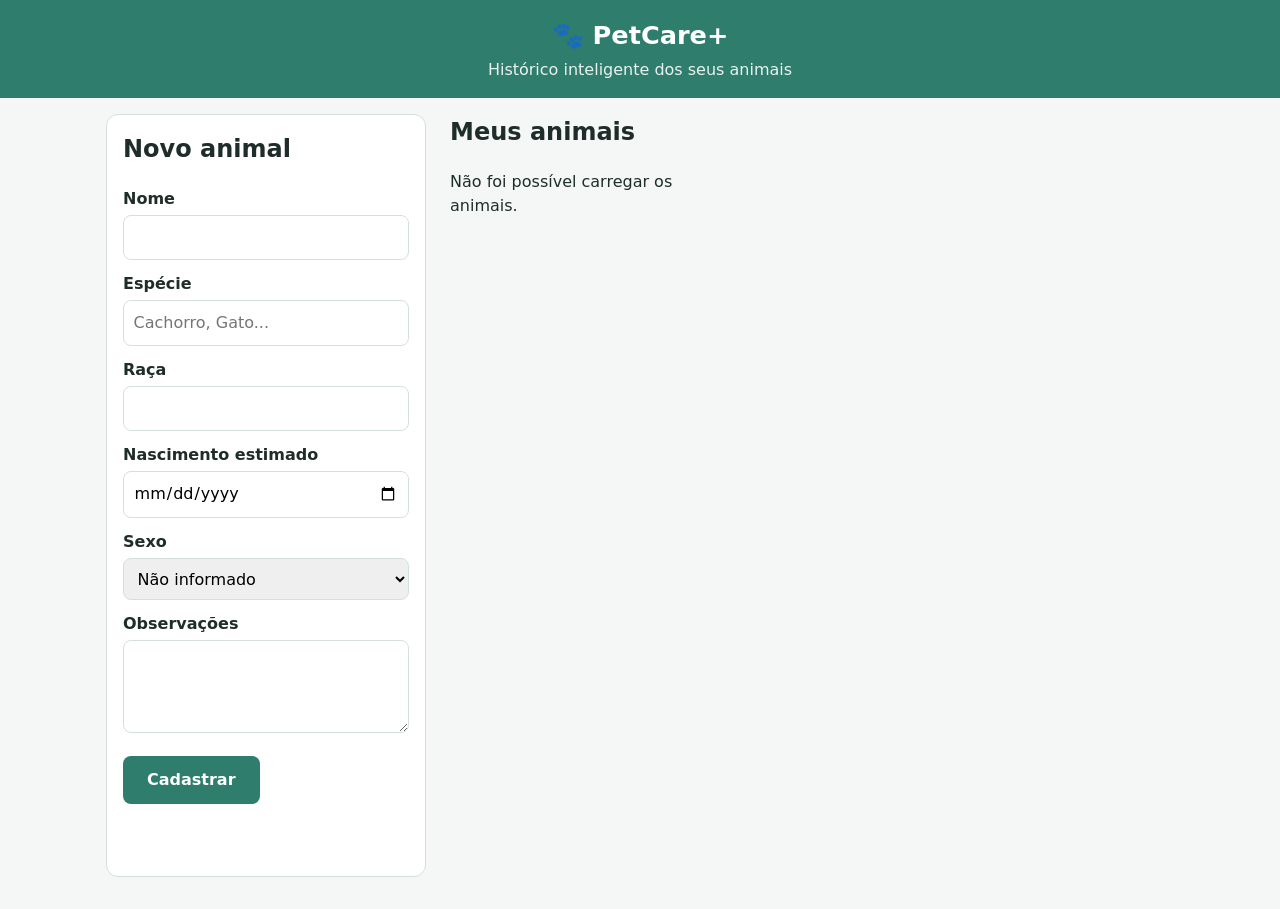
==== backend/petcare/src/main/resources/static/index.html @ ed9708b4 "Initial commit" ====
<!DOCTYPE html>
<html lang="pt-BR">
<head>
    <meta charset="UTF-8">
    <meta name="viewport" content="width=device-width, initial-scale=1">
    <title>PetCare+</title>
    <link rel="stylesheet" href="css/style.css">
</head>
<body>
<header class="topo">
    <h1>🐾 PetCare+</h1>
    <p>Histórico inteligente dos seus animais</p>
</header>

<main class="container">
    <section class="painel">
        <h2>Novo animal</h2>
        <form id="form-animal">
            <label for="nome">Nome</label>
            <input id="nome" required maxlength="100">

            <label for="especie">Espécie</label>
            <input id="especie" required maxlength="80" placeholder="Cachorro, Gato...">

            <label for="raca">Raça</label>
            <input id="raca" maxlength="100">

            <label for="nascimento">Nascimento estimado</label>
            <input id="nascimento" type="date">

            <label for="sexo">Sexo</label>
            <select id="sexo">
                <option value="">Não informado</option>
                <option value="Macho">Macho</option>
                <option value="Fêmea">Fêmea</option>
            </select>

            <label for="observacoes">Observações</label>
            <textarea id="observacoes" rows="3" maxlength="2000"></textarea>

            <button type="submit">Cadastrar</button>
            <p id="mensagem" role="status"></p>
        </form>
    </section>

    <section>
        <h2>Meus animais</h2>
        <div id="lista" class="grade"></div>
    </section>
</main>

<script src="js/app.js"></script>
</body>
</html>
---- backend/petcare/src/main/resources/static/css/style.css ----
:root {
    --cor-principal: #2f7d6d;
    --cor-fundo: #f4f7f6;
    --cor-texto: #1f2d2a;
    --cor-borda: #d5e0dd;
}

* { box-sizing: border-box; }

body {
    margin: 0;
    font-family: system-ui, Arial, sans-serif;
    background: var(--cor-fundo);
    color: var(--cor-texto);
    line-height: 1.5;
}

.topo {
    background: var(--cor-principal);
    color: #fff;
    padding: 1rem;
    text-align: center;
}
.topo h1 { margin: 0; font-size: 1.6rem; }
.topo p { margin: 0.25rem 0 0; opacity: 0.9; }

/* Celular: tudo em uma coluna */
.container {
    display: grid;
    gap: 1.5rem;
    padding: 1rem;
    max-width: 1100px;
    margin: 0 auto;
}

.painel {
    background: #fff;
    border: 1px solid var(--cor-borda);
    border-radius: 12px;
    padding: 1rem;
}

h2 { margin-top: 0; }

label { display: block; margin-top: 0.75rem; font-weight: 600; }

input, select, textarea {
    width: 100%;
    padding: 0.6rem;
    margin-top: 0.25rem;
    border: 1px solid var(--cor-borda);
    border-radius: 8px;
    font: inherit;
}

input:focus, select:focus, textarea:focus, button:focus {
    outline: 3px solid #f2b705;
    outline-offset: 1px;
}

button {
    margin-top: 1rem;
    width: 100%;
    padding: 0.75rem;
    background: var(--cor-principal);
    color: #fff;
    border: 0;
    border-radius: 8px;
    font: inherit;
    font-weight: 600;
    cursor: pointer;
}
button:hover { filter: brightness(1.1); }

#mensagem { min-height: 1.5rem; font-weight: 600; }
#mensagem.erro { color: #b00020; }
#mensagem.ok { color: var(--cor-principal); }

/* Cards: o navegador decide quantas colunas cabem */
.grade {
    display: grid;
    grid-template-columns: repeat(auto-fill, minmax(200px, 1fr));
    gap: 1rem;
}

.card {
    background: #fff;
    border: 1px solid var(--cor-borda);
    border-radius: 12px;
    padding: 1rem;
}
.card h3 { margin: 0 0 0.25rem; }
.card p { margin: 0; color: #55645f; }

/* Tablet e computador: formulário ao lado da lista */
@media (min-width: 768px) {
    .container {
        grid-template-columns: 320px 1fr;
        align-items: start;
    }
    button { width: auto; padding: 0.75rem 1.5rem; }
}
/* ---------- Página do animal ---------- */
.card {
    display: block;
    color: inherit;
    text-decoration: none;
}
.card:hover { border-color: var(--cor-principal); }
.card:focus-visible { outline: 3px solid #f2b705; }

.voltar {
    display: inline-block;
    margin-bottom: 1rem;
    color: var(--cor-principal);
    font-weight: 600;
}

.painel { margin-bottom: 1rem; }

.timeline {
    list-style: none;
    padding: 0;
    margin: 1rem 0 0;
    border-left: 3px solid var(--cor-principal);
}

.evento {
    position: relative;
    background: #fff;
    border: 1px solid var(--cor-borda);
    border-radius: 12px;
    padding: 0.75rem 1rem;
    margin: 0 0 1rem 1rem;
}
.evento::before {
    content: "";
    position: absolute;
    left: -1.6rem;
    top: 1rem;
    width: 12px;
    height: 12px;
    border-radius: 50%;
    background: var(--cor-principal);
}
.evento h3 { margin: 0.25rem 0; }
.evento p { margin: 0; color: #55645f; }
.evento time { margin-left: 0.5rem; font-size: 0.9rem; color: #55645f; }

.etiqueta {
    display: inline-block;
    padding: 0.1rem 0.6rem;
    border-radius: 999px;
    font-size: 0.8rem;
    font-weight: 700;
    color: #fff;
}
.etiqueta.consulta { background: #2f6fa7; }
.etiqueta.vacina { background: #8a5a00; }

/* ---------- Exportar PDF ---------- */
.so-impressao { display: none; }
#btn-pdf { margin-bottom: 0.5rem; }
.nota-pdf { font-size: 0.85rem; color: #55645f; }

@media print {
    .nao-imprimir { display: none !important; }
    .so-impressao { display: block; }

    body { background: #fff; color: #000; }
    .topo {
        background: none;
        color: #000;
        padding: 0 0 0.5rem;
        border-bottom: 2px solid #000;
    }
    .container { display: block; padding: 0; }

    .timeline { border-left: 2px solid #000; }
    .evento { break-inside: avoid; border-color: #000; }
    .evento::before { background: #000; }
    .etiqueta {
        background: none !important;
        color: #000;
        border: 1px solid #000;
    }
}
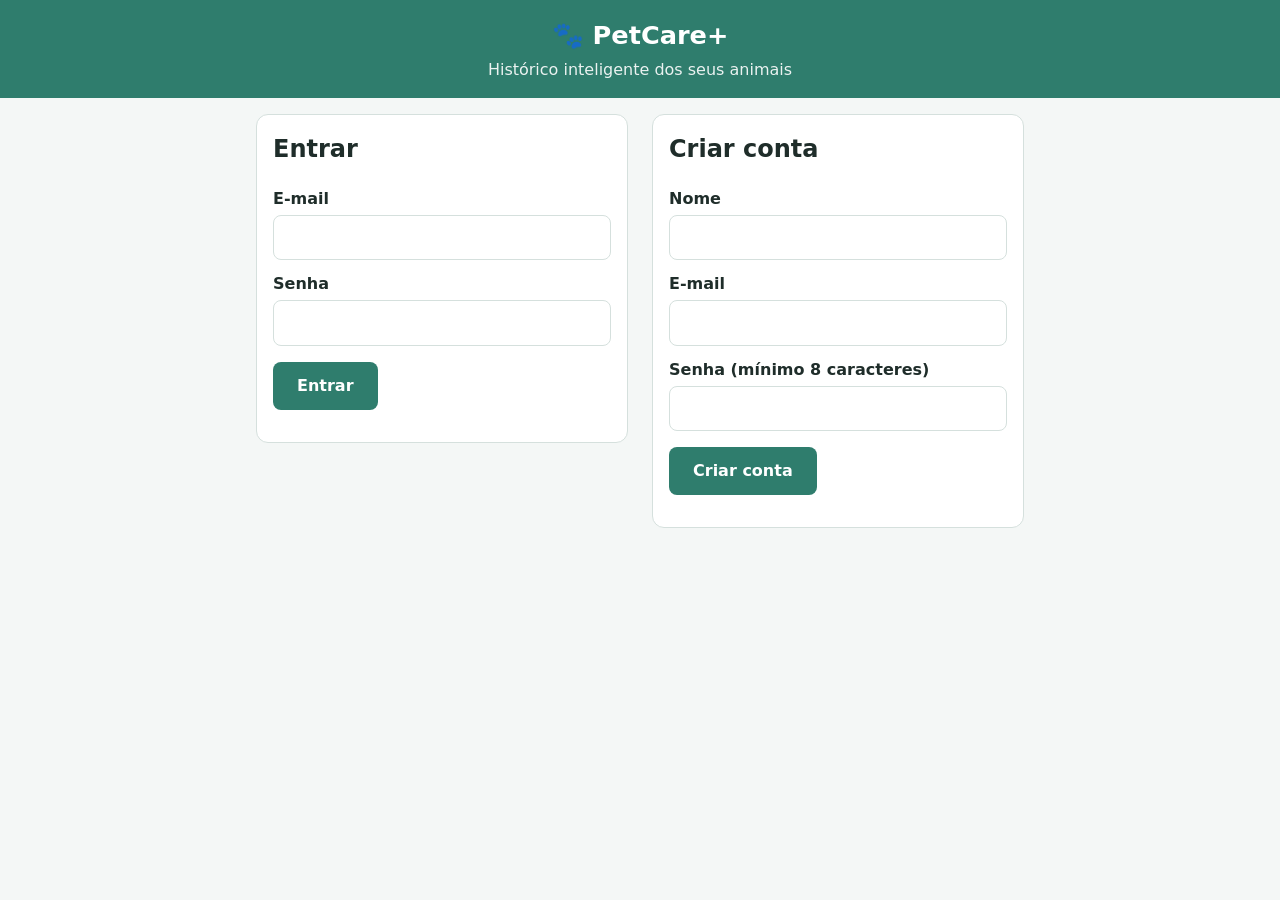
==== commit cf42fdd3: "Tela de login e rotas protegidas com JWT" ====
--- a/backend/petcare/src/main/resources/static/index.html
+++ b/backend/petcare/src/main/resources/static/index.html
@@ -10,6 +10,10 @@
 <header class="topo">
     <h1>🐾 PetCare+</h1>
     <p>Histórico inteligente dos seus animais</p>
+    <p class="usuario-logado">
+        <span id="nome-usuario"></span>
+        <button type="button" id="btn-sair">Sair</button>
+    </p>
 </header>
 
 <main class="container">
@@ -49,6 +53,7 @@
     </section>
 </main>
 
+<script src="js/auth.js"></script>
 <script src="js/app.js"></script>
 </body>
 </html>
--- a/backend/petcare/src/main/resources/static/css/style.css
+++ b/backend/petcare/src/main/resources/static/css/style.css
@@ -184,4 +184,22 @@
         color: #000;
         border: 1px solid #000;
     }
+}
+/* ---------- Login ---------- */
+.container-login { max-width: 800px; }
+
+@media (min-width: 768px) {
+    .container-login { grid-template-columns: 1fr 1fr; }
+}
+
+.topo .btn-sair {
+    width: auto;
+    margin: 0 0 0 0.5rem;
+    padding: 0.25rem 0.75rem;
+    background: transparent;
+    border: 1px solid #fff;
+}
+
+@media print {
+    .usuario-logado { display: none; }
 }
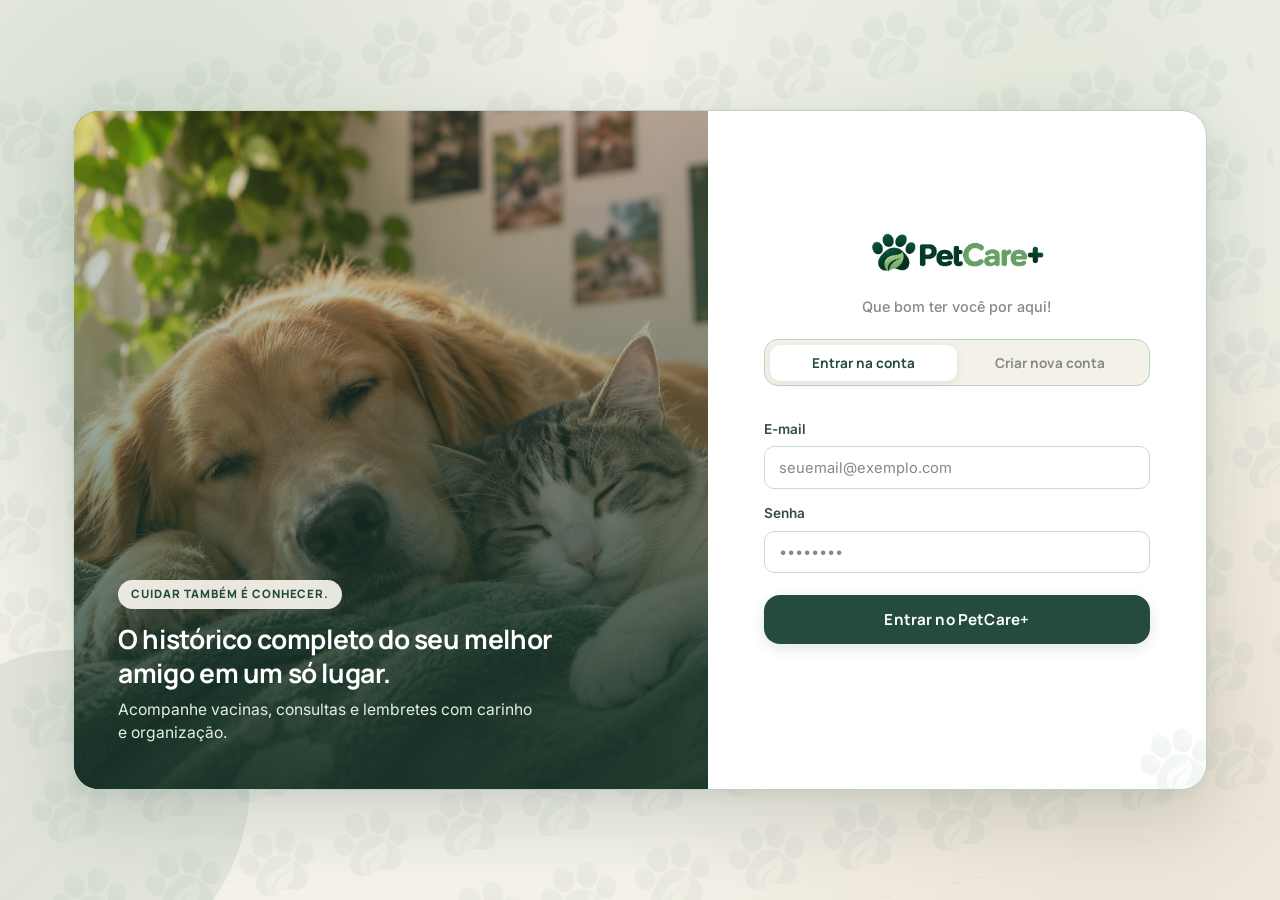
==== commit a0b66c60: "Finaliza visual PetCare+ e prepara deploy" ====
--- a/backend/petcare/src/main/resources/static/index.html
+++ b/backend/petcare/src/main/resources/static/index.html
@@ -3,52 +3,70 @@
 <head>
     <meta charset="UTF-8">
     <meta name="viewport" content="width=device-width, initial-scale=1">
-    <title>PetCare+</title>
+    <title>PetCare+ | Meus Animais</title>
     <link rel="stylesheet" href="css/style.css">
 </head>
 <body>
 <header class="topo">
-    <h1>🐾 PetCare+</h1>
-    <p>Histórico inteligente dos seus animais</p>
-    <p class="usuario-logado">
-        <span id="nome-usuario"></span>
-        <button type="button" id="btn-sair">Sair</button>
-    </p>
+    <div class="topo-inner">
+        <a class="marca" href="index.html">
+            <img class="marca-logo-completa" src="img/logo-completa.png" alt="PetCare+">
+            <span class="marca-divisor" aria-hidden="true"></span>
+            <p class="marca-subtitulo">Todas as informações reunidas em um só lugar.</p>
+        </a>
+
+        <p class="usuario-logado">
+            <span id="nome-usuario"></span>
+            <button type="button" id="btn-sair">Sair</button>
+        </p>
+    </div>
 </header>
 
 <main class="container">
     <section class="painel">
-        <h2>Novo animal</h2>
+        <h2>Cadastrar novo pet</h2>
+        <p class="descricao-secao">Vamos conhecer seu animal?</p>
         <form id="form-animal">
-            <label for="nome">Nome</label>
-            <input id="nome" required maxlength="100">
+            <label for="nome">Nome do pet</label>
+            <input id="nome" placeholder="Ex.: Thor, Luna..." required maxlength="100">
 
-            <label for="especie">Espécie</label>
-            <input id="especie" required maxlength="80" placeholder="Cachorro, Gato...">
+            <div class="form-grid-2">
+                <div>
+                    <label for="especie">Espécie</label>
+                    <input id="especie" placeholder="Cachorro, Gato..." required maxlength="80">
+                </div>
+                <div>
+                    <label for="raca">Raça</label>
+                    <input id="raca" placeholder="Opcional" maxlength="100">
+                </div>
+            </div>
 
-            <label for="raca">Raça</label>
-            <input id="raca" maxlength="100">
+            <div class="form-grid-2">
+                <div>
+                    <label for="nascimento">Nascimento</label>
+                    <input id="nascimento" type="date">
+                </div>
+                <div>
+                    <label for="sexo">Sexo</label>
+                    <select id="sexo">
+                        <option value="">Não informado</option>
+                        <option value="Macho">Macho</option>
+                        <option value="Fêmea">Fêmea</option>
+                    </select>
+                </div>
+            </div>
 
-            <label for="nascimento">Nascimento estimado</label>
-            <input id="nascimento" type="date">
+            <label for="observacoes">Observações importantes</label>
+            <textarea id="observacoes" rows="3" placeholder="Alergias, temperamento, medicações contínuas..." maxlength="2000"></textarea>
 
-            <label for="sexo">Sexo</label>
-            <select id="sexo">
-                <option value="">Não informado</option>
-                <option value="Macho">Macho</option>
-                <option value="Fêmea">Fêmea</option>
-            </select>
-
-            <label for="observacoes">Observações</label>
-            <textarea id="observacoes" rows="3" maxlength="2000"></textarea>
-
-            <button type="submit">Cadastrar</button>
+            <button type="submit">+ Cadastrar animal</button>
             <p id="mensagem" role="status"></p>
         </form>
     </section>
 
     <section>
         <h2>Meus animais</h2>
+        <p class="descricao-secao">Acompanhe os cuidados de seu animal em um só lugar.</p>
         <div id="lista" class="grade"></div>
     </section>
 </main>
--- a/backend/petcare/src/main/resources/static/css/style.css
+++ b/backend/petcare/src/main/resources/static/css/style.css
@@ -1,205 +1,1099 @@
+@import url('https://fonts.googleapis.com/css2?family=Inter:wght@400;500;600&family=Manrope:wght@600;700;800&display=swap');
+
 :root {
-    --cor-principal: #2f7d6d;
-    --cor-fundo: #f4f7f6;
-    --cor-texto: #1f2d2a;
-    --cor-borda: #d5e0dd;
-}
-
-* { box-sizing: border-box; }
+    /* Paleta Cromática Oficial */
+    --forest-green: #244B3C;
+    --sage-green: #6F9B83;
+    --soft-mint: #BBD3BC;
+    --warm-cream: #F3F1E8;
+    --soft-clay: #D9B9A7;
+
+    /* Cores Complementares */
+    --deep-moss: #344D3D;
+    --pale-sage: #E5EEE4;
+    --pure-white: #FFFFFF;
+    --muted-gray: #858B83;
+    --soft-yellow: #E8DDAA;
+
+    /* Apoio / Alertas */
+    --danger: #B83A2D;
+    --danger-soft: #FBEAE8;
+
+    /* Raios e Sombras Orgânicas */
+    --radius-sm: 10px;
+    --radius-md: 16px;
+    --radius-lg: 22px;
+    --shadow-soft: 0 6px 20px rgba(36, 75, 60, 0.06);
+    --shadow-card: 0 12px 28px rgba(36, 75, 60, 0.09);
+}
+
+* {
+    box-sizing: border-box;
+}
 
 body {
     margin: 0;
-    font-family: system-ui, Arial, sans-serif;
-    background: var(--cor-fundo);
-    color: var(--cor-texto);
-    line-height: 1.5;
-}
-
+    font-family: 'Inter', system-ui, -apple-system, sans-serif;
+    background-color: var(--warm-cream);
+    color: var(--deep-moss);
+    line-height: 1.6;
+    -webkit-font-smoothing: antialiased;
+}
+
+h1, h2, h3, .marca-nome {
+    font-family: 'Manrope', system-ui, sans-serif;
+    color: var(--forest-green);
+}
+
+/* ---------- Cabeçalho / Navbar ---------- */
 .topo {
-    background: var(--cor-principal);
-    color: #fff;
-    padding: 1rem;
-    text-align: center;
-}
-.topo h1 { margin: 0; font-size: 1.6rem; }
-.topo p { margin: 0.25rem 0 0; opacity: 0.9; }
-
-/* Celular: tudo em uma coluna */
+    background-color: var(--pure-white);
+    border-bottom: 1px solid var(--soft-mint);
+    padding: 0.95rem 1.5rem;
+    position: sticky;
+    top: 0;
+    z-index: 20;
+}
+
+.topo-inner {
+    max-width: 1160px;
+    margin: 0 auto;
+    display: flex;
+    flex-wrap: wrap;
+    align-items: center;
+    justify-content: space-between;
+    gap: 0.85rem;
+}
+
+.marca {
+    display: flex;
+    align-items: center;
+    gap: 0.75rem;
+    text-decoration: none;
+    color: var(--forest-green);
+}
+
+.marca-logo-img {
+    height: 44px;
+    width: auto;
+    object-fit: contain;
+    display: block;
+}
+
+.marca-divisor {
+    width: 1px;
+    height: 28px;
+    background-color: var(--soft-mint);
+}
+
+.marca-subtitulo,
+#resumo-animal {
+    margin: 0;
+    font-size: 0.84rem;
+    color: var(--muted-gray);
+    font-weight: 500;
+}
+
+.usuario-logado {
+    margin: 0;
+    display: flex;
+    align-items: center;
+    gap: 0.65rem;
+    font-size: 0.88rem;
+    font-weight: 600;
+    color: var(--deep-moss);
+}
+
+#nome-usuario {
+    background-color: var(--pale-sage);
+    color: var(--forest-green);
+    padding: 0.38rem 0.85rem;
+    border-radius: 999px;
+}
+
+#btn-sair {
+    width: auto;
+    margin: 0;
+    padding: 0.42rem 0.95rem;
+    background-color: transparent;
+    color: var(--muted-gray);
+    border: 1px solid var(--soft-mint);
+    border-radius: 999px;
+    font-size: 0.82rem;
+    font-weight: 600;
+}
+
+#btn-sair:hover {
+    background-color: var(--danger-soft);
+    color: var(--danger);
+    border-color: #E7B5AF;
+    box-shadow: none;
+}
+
+/* ---------- Layout Principal ---------- */
 .container {
     display: grid;
-    gap: 1.5rem;
-    padding: 1rem;
-    max-width: 1100px;
+    gap: 1.75rem;
+    padding: 1.75rem 1.25rem 3.5rem;
+    max-width: 1160px;
     margin: 0 auto;
 }
 
 .painel {
-    background: #fff;
-    border: 1px solid var(--cor-borda);
-    border-radius: 12px;
-    padding: 1rem;
-}
-
-h2 { margin-top: 0; }
-
-label { display: block; margin-top: 0.75rem; font-weight: 600; }
+    background-color: var(--pure-white);
+    border: 1px solid var(--soft-mint);
+    border-radius: var(--radius-lg);
+    padding: 1.65rem;
+    box-shadow: var(--shadow-soft);
+    margin-bottom: 1.25rem;
+}
+
+.painel-suave {
+    background-color: var(--pale-sage);
+}
+
+h2 {
+    margin: 0 0 0.35rem;
+    font-size: 1.2rem;
+    font-weight: 700;
+    letter-spacing: -0.015em;
+}
+
+.descricao-secao {
+    margin: 0 0 1.15rem;
+    font-size: 0.88rem;
+    color: var(--muted-gray);
+}
+
+/* ---------- Formulários e Inputs ---------- */
+.form-grid-2 {
+    display: grid;
+    grid-template-columns: 1fr;
+    gap: 0.85rem;
+}
+
+@media (min-width: 480px) {
+    .form-grid-2 {
+        grid-template-columns: 1fr 1fr;
+    }
+}
+
+label {
+    display: block;
+    margin-top: 0.9rem;
+    font-size: 0.85rem;
+    font-weight: 600;
+    color: var(--deep-moss);
+}
+
+.form-grid-2 label {
+    margin-top: 0.25rem;
+}
 
 input, select, textarea {
     width: 100%;
-    padding: 0.6rem;
-    margin-top: 0.25rem;
-    border: 1px solid var(--cor-borda);
-    border-radius: 8px;
-    font: inherit;
-}
-
-input:focus, select:focus, textarea:focus, button:focus {
-    outline: 3px solid #f2b705;
-    outline-offset: 1px;
+    padding: 0.7rem 0.9rem;
+    margin-top: 0.35rem;
+    background-color: var(--pure-white);
+    border: 1px solid #C9DEC9;
+    border-radius: var(--radius-sm);
+    font-family: 'Inter', system-ui, sans-serif;
+    font-size: 0.92rem;
+    color: var(--deep-moss);
+    transition: border-color 0.15s ease, box-shadow 0.15s ease;
+}
+
+input::placeholder,
+textarea::placeholder {
+    color: var(--muted-gray);
+}
+
+input:focus, select:focus, textarea:focus {
+    outline: none;
+    border-color: var(--forest-green);
+    box-shadow: 0 0 0 3px rgba(111, 155, 131, 0.25);
 }
 
 button {
-    margin-top: 1rem;
+    margin-top: 1.25rem;
     width: 100%;
-    padding: 0.75rem;
-    background: var(--cor-principal);
-    color: #fff;
+    padding: 0.78rem 1.3rem;
+    background-color: var(--forest-green);
+    color: var(--pure-white);
     border: 0;
-    border-radius: 8px;
-    font: inherit;
+    border-radius: var(--radius-md);
+    font-family: 'Manrope', system-ui, sans-serif;
+    font-size: 0.92rem;
+    font-weight: 700;
+    cursor: pointer;
+    display: inline-flex;
+    align-items: center;
+    justify-content: center;
+    gap: 0.45rem;
+    transition: background-color 0.15s ease, transform 0.12s ease, box-shadow 0.15s ease;
+}
+
+button:hover {
+    background-color: var(--sage-green);
+    color: var(--pure-white);
+    box-shadow: 0 6px 16px rgba(36, 75, 60, 0.18);
+}
+
+button:active {
+    transform: translateY(1px);
+}
+
+#mensagem, #msg-login, #msg-cadastro, #msg-consulta, #msg-vacina {
+    min-height: 1.35rem;
+    margin: 0.7rem 0 0;
+    font-size: 0.86rem;
     font-weight: 600;
-    cursor: pointer;
-}
-button:hover { filter: brightness(1.1); }
-
-#mensagem { min-height: 1.5rem; font-weight: 600; }
-#mensagem.erro { color: #b00020; }
-#mensagem.ok { color: var(--cor-principal); }
-
-/* Cards: o navegador decide quantas colunas cabem */
+}
+
+.erro { color: var(--danger); }
+.ok { color: var(--forest-green); }
+
+/* ---------- Grid e Cards de Animais ---------- */
 .grade {
     display: grid;
-    grid-template-columns: repeat(auto-fill, minmax(200px, 1fr));
-    gap: 1rem;
+    grid-template-columns: repeat(auto-fill, minmax(235px, 1fr));
+    gap: 1.1rem;
 }
 
 .card {
-    background: #fff;
-    border: 1px solid var(--cor-borda);
-    border-radius: 12px;
-    padding: 1rem;
-}
-.card h3 { margin: 0 0 0.25rem; }
-.card p { margin: 0; color: #55645f; }
-
-/* Tablet e computador: formulário ao lado da lista */
-@media (min-width: 768px) {
-    .container {
-        grid-template-columns: 320px 1fr;
-        align-items: start;
-    }
-    button { width: auto; padding: 0.75rem 1.5rem; }
-}
-/* ---------- Página do animal ---------- */
-.card {
-    display: block;
+    display: flex;
+    flex-direction: column;
+    justify-content: space-between;
+    gap: 0.95rem;
+    background-color: var(--pure-white);
+    border: 1px solid var(--soft-mint);
+    border-radius: var(--radius-lg);
+    padding: 1.3rem;
     color: inherit;
     text-decoration: none;
-}
-.card:hover { border-color: var(--cor-principal); }
-.card:focus-visible { outline: 3px solid #f2b705; }
-
+    box-shadow: var(--shadow-soft);
+    transition: transform 0.18s ease, border-color 0.18s ease, box-shadow 0.18s ease;
+}
+
+.card:hover {
+    transform: translateY(-3px);
+    border-color: var(--sage-green);
+    box-shadow: var(--shadow-card);
+}
+
+.card-topo {
+    display: flex;
+    align-items: center;
+    gap: 0.8rem;
+}
+
+.pet-avatar {
+    width: 48px;
+    height: 48px;
+    border-radius: 16px;
+    background-color: var(--pale-sage);
+    border: 1px solid var(--soft-mint);
+    display: grid;
+    place-items: center;
+    font-size: 1.4rem;
+    flex-shrink: 0;
+}
+
+.card h3 {
+    margin: 0;
+    font-size: 1.08rem;
+    font-weight: 700;
+}
+
+.card p {
+    margin: 0.15rem 0 0;
+    font-size: 0.84rem;
+    color: var(--muted-gray);
+}
+
+.card-rodape {
+    display: flex;
+    align-items: center;
+    justify-content: space-between;
+    padding-top: 0.8rem;
+    border-top: 1px solid var(--pale-sage);
+    font-family: 'Manrope', sans-serif;
+    font-size: 0.82rem;
+    font-weight: 700;
+    color: var(--forest-green);
+}
+
+.card-selo {
+    background-color: var(--soft-clay);
+    color: var(--deep-moss);
+    padding: 0.15rem 0.55rem;
+    border-radius: 999px;
+    font-size: 0.72rem;
+    font-weight: 700;
+}
+
+/* ---------- Tela de Login ---------- */
+.login-hero {
+    text-align: center;
+    max-width: 580px;
+    margin: 2.25rem auto 0.5rem;
+    padding: 0 1.25rem;
+}
+
+.login-hero-logo {
+    height: 68px;
+    width: auto;
+    object-fit: contain;
+    margin: 0 auto 0.65rem;
+    display: block;
+}
+
+.login-tagline {
+    display: inline-block;
+    font-family: 'Manrope', sans-serif;
+    font-size: 0.76rem;
+    font-weight: 800;
+    letter-spacing: 0.08em;
+    color: var(--sage-green);
+    background-color: var(--pale-sage);
+    padding: 0.3rem 0.85rem;
+    border-radius: 999px;
+    margin-bottom: 0.5rem;
+}
+
+.login-hero p {
+    margin: 0.25rem 0 0;
+    color: var(--muted-gray);
+    font-size: 0.95rem;
+}
+
+.container-login {
+    max-width: 900px;
+    padding-top: 1.25rem;
+}
+
+.painel-destaque {
+    border-top: 4px solid var(--forest-green);
+}
+
+/* ---------- Página do Animal e Timeline ---------- */
 .voltar {
-    display: inline-block;
+    display: inline-flex;
+    align-items: center;
+    gap: 0.35rem;
     margin-bottom: 1rem;
-    color: var(--cor-principal);
+    padding: 0.45rem 0.9rem;
+    background-color: var(--pure-white);
+    border: 1px solid var(--soft-mint);
+    border-radius: 999px;
+    color: var(--forest-green);
+    text-decoration: none;
+    font-size: 0.85rem;
     font-weight: 600;
-}
-
-.painel { margin-bottom: 1rem; }
+    transition: border-color 0.15s ease, background-color 0.15s ease;
+}
+
+.voltar:hover {
+    background-color: var(--pale-sage);
+    border-color: var(--sage-green);
+}
+
+.acoes-historico {
+    display: flex;
+    flex-wrap: wrap;
+    align-items: flex-end;
+    gap: 0.65rem;
+    margin-bottom: 1.25rem;
+    padding-bottom: 1.25rem;
+    border-bottom: 1px solid var(--pale-sage);
+}
+
+.filtro-box {
+    flex: 1;
+    min-width: 175px;
+}
+
+.filtro-box label {
+    margin-top: 0;
+}
+
+#btn-pdf {
+    width: auto;
+    margin-top: 0;
+    background-color: var(--pale-sage);
+    color: var(--forest-green);
+    border: 1px solid var(--soft-mint);
+}
+
+#btn-pdf:hover {
+    background-color: var(--soft-mint);
+    box-shadow: none;
+}
+
+.btn-perigo {
+    width: auto;
+    margin-top: 0;
+    background-color: var(--danger-soft);
+    color: var(--danger);
+    border: 1px solid #E7B5AF;
+}
+
+.btn-perigo:hover {
+    background-color: var(--danger);
+    color: var(--pure-white);
+    border-color: var(--danger);
+    box-shadow: none;
+}
 
 .timeline {
     list-style: none;
     padding: 0;
-    margin: 1rem 0 0;
-    border-left: 3px solid var(--cor-principal);
+    margin: 0.5rem 0 0 0.5rem;
+    border-left: 2px solid var(--soft-mint);
 }
 
 .evento {
     position: relative;
-    background: #fff;
-    border: 1px solid var(--cor-borda);
-    border-radius: 12px;
-    padding: 0.75rem 1rem;
-    margin: 0 0 1rem 1rem;
-}
+    background-color: var(--warm-cream);
+    border: 1px solid var(--soft-mint);
+    border-radius: var(--radius-md);
+    padding: 1rem 1.2rem;
+    margin: 0 0 1rem 1.25rem;
+}
+
 .evento::before {
     content: "";
     position: absolute;
-    left: -1.6rem;
-    top: 1rem;
+    left: -1.69rem;
+    top: 1.2rem;
     width: 12px;
     height: 12px;
     border-radius: 50%;
-    background: var(--cor-principal);
-}
-.evento h3 { margin: 0.25rem 0; }
-.evento p { margin: 0; color: #55645f; }
-.evento time { margin-left: 0.5rem; font-size: 0.9rem; color: #55645f; }
+    background-color: var(--sage-green);
+    border: 3px solid var(--pure-white);
+    box-shadow: 0 0 0 2px var(--forest-green);
+}
+
+.evento h3 {
+    margin: 0.45rem 0 0.25rem;
+    font-size: 1rem;
+    font-weight: 700;
+}
+
+.evento p {
+    margin: 0;
+    font-size: 0.88rem;
+    color: var(--deep-moss);
+}
+
+.evento time {
+    margin-left: 0.5rem;
+    font-size: 0.8rem;
+    font-weight: 500;
+    color: var(--muted-gray);
+}
 
 .etiqueta {
     display: inline-block;
-    padding: 0.1rem 0.6rem;
+    padding: 0.2rem 0.7rem;
     border-radius: 999px;
-    font-size: 0.8rem;
+    font-size: 0.75rem;
     font-weight: 700;
-    color: #fff;
-}
-.etiqueta.consulta { background: #2f6fa7; }
-.etiqueta.vacina { background: #8a5a00; }
-
-/* ---------- Exportar PDF ---------- */
+}
+
+.etiqueta.consulta {
+    background-color: var(--pale-sage);
+    color: var(--forest-green);
+}
+
+.etiqueta.vacina {
+    background-color: var(--soft-yellow);
+    color: var(--deep-moss);
+}
+
+/* ---------- Responsividade Desktop ---------- */
+@media (min-width: 820px) {
+    .container {
+        grid-template-columns: 380px 1fr;
+        align-items: start;
+    }
+
+    .container-login {
+        grid-template-columns: 1fr 1fr;
+        align-items: stretch;
+    }
+}
+
+/* ---------- Exportar PDF (Impressão Limpa) ---------- */
 .so-impressao { display: none; }
-#btn-pdf { margin-bottom: 0.5rem; }
-.nota-pdf { font-size: 0.85rem; color: #55645f; }
+.nota-pdf { font-size: 0.85rem; color: var(--muted-gray); }
 
 @media print {
-    .nao-imprimir { display: none !important; }
+    .nao-imprimir, .usuario-logado { display: none !important; }
     .so-impressao { display: block; }
 
     body { background: #fff; color: #000; }
     .topo {
+        position: static;
         background: none;
-        color: #000;
+        border-bottom: 2px solid #244B3C;
         padding: 0 0 0.5rem;
-        border-bottom: 2px solid #000;
-    }
-    .container { display: block; padding: 0; }
-
-    .timeline { border-left: 2px solid #000; }
-    .evento { break-inside: avoid; border-color: #000; }
-    .evento::before { background: #000; }
+    }
+    .container { display: block; padding: 1rem 0 0; }
+    .painel { border: none; box-shadow: none; padding: 0; }
+
+    .timeline { border-left: 2px solid #244B3C; }
+    .evento { break-inside: avoid; background: #fff; border-color: #244B3C; }
+    .evento::before { background: #244B3C; box-shadow: none; }
     .etiqueta {
         background: none !important;
         color: #000;
-        border: 1px solid #000;
-    }
-}
-/* ---------- Login ---------- */
-.container-login { max-width: 800px; }
-
-@media (min-width: 768px) {
-    .container-login { grid-template-columns: 1fr 1fr; }
-}
-
-.topo .btn-sair {
+        border: 1px solid #244B3C;
+    }
+}
+.marca-logo-completa {
+    height: 38px;
     width: auto;
-    margin: 0 0 0 0.5rem;
-    padding: 0.25rem 0.75rem;
+    object-fit: contain;
+    display: block;
+}
+.login-hero-logo {
+    height: 72px;
+    width: auto;
+    max-width: 100%;
+    object-fit: contain;
+    margin: 0 auto 0.65rem;
+    display: block;
+}
+.login-hero-logo {
+    width: auto;
+    max-width: 360px;
+    height: auto;
+    max-height: 130px;
+    object-fit: contain;
+    margin: 0 auto 0.75rem;
+    display: block;
+}
+
+.marca-logo-completa {
+    width: auto;
+    max-width: 210px;
+    height: auto;
+    max-height: 48px;
+    object-fit: contain;
+    display: block;
+}
+/* Fundo orgânico com profundidade sutil */
+body {
+    background:
+            radial-gradient(circle at 8% 12%, rgba(187, 211, 188, 0.42), transparent 40%),
+            radial-gradient(circle at 92% 16%, rgba(217, 185, 167, 0.34), transparent 38%),
+            radial-gradient(circle at 50% 95%, rgba(111, 155, 131, 0.14), transparent 45%),
+            var(--warm-cream);
+    min-height: 100vh;
+    overflow-x: hidden;
+}
+
+/* Header com vidro fosco e linha inferior refinada */
+.topo {
+    background: rgba(255, 255, 255, 0.86);
+    backdrop-filter: blur(12px);
+    -webkit-backdrop-filter: blur(12px);
+    border-bottom: 1px solid rgba(187, 211, 188, 0.75);
+    box-shadow: 0 6px 24px rgba(36, 75, 60, 0.05);
+}
+
+/* Animação elegante de entrada */
+@keyframes entradaElegante {
+    from {
+        opacity: 0;
+        transform: translateY(10px);
+    }
+    to {
+        opacity: 1;
+        transform: translateY(0);
+    }
+}
+
+.painel,
+.card,
+.evento {
+    animation: entradaElegante 0.35s ease both;
+}
+
+/* Detalhe decorativo orgânico nos painéis usando icone-pata.png */
+.painel {
+    position: relative;
+    overflow: hidden;
+    box-shadow: 0 10px 28px rgba(36, 75, 60, 0.06), inset 0 1px 0 rgba(255, 255, 255, 0.8);
+}
+
+.painel::after {
+    content: "";
+    position: absolute;
+    right: -18px;
+    bottom: -18px;
+    width: 84px;
+    height: 84px;
+    background: url("../img/icone-pata.png") no-repeat center / contain;
+    opacity: 0.06;
+    pointer-events: none;
+    transform: rotate(-14deg);
+}
+
+/* Destaque superior nos painéis principais */
+.painel-destaque::before {
+    content: "";
+    position: absolute;
+    inset: 0 0 auto 0;
+    height: 4px;
+    background: linear-gradient(90deg, var(--forest-green), var(--sage-green), var(--soft-clay));
+}
+
+/* Foto / Banner opcional na tela de login */
+.login-banner {
+    margin-top: 1.15rem;
+    border-radius: var(--radius-md);
+    overflow: hidden;
+    border: 1px solid var(--soft-mint);
+    box-shadow: 0 10px 24px rgba(36, 75, 60, 0.08);
+    max-height: 210px;
+}
+
+.login-banner img {
+    width: 100%;
+    height: 210px;
+    object-fit: cover;
+    display: block;
+}
+
+/* Foto natural no card do pet com fallback suave */
+.card-foto-box {
+    position: relative;
+    width: 100%;
+    height: 128px;
+    border-radius: var(--radius-md);
+    overflow: hidden;
+    background: var(--pale-sage);
+    border: 1px solid var(--soft-mint);
+}
+
+.card-foto-box img {
+    width: 100%;
+    height: 100%;
+    object-fit: cover;
+    display: block;
+    transition: transform 0.35s ease;
+}
+
+.card:hover .card-foto-box img {
+    transform: scale(1.04);
+}
+
+.card-foto-fallback {
+    width: 100%;
+    height: 100%;
+    display: flex;
+    flex-direction: column;
+    align-items: center;
+    justify-content: center;
+    gap: 0.35rem;
+    background: linear-gradient(135deg, var(--pale-sage), var(--warm-cream));
+}
+
+.card-foto-fallback img {
+    width: 42px;
+    height: 42px;
+    object-fit: contain;
+    opacity: 0.85;
+}
+
+/* Botões com brilho sutil no hover */
+button {
+    position: relative;
+    overflow: hidden;
+    box-shadow: 0 4px 14px rgba(36, 75, 60, 0.14);
+}
+
+button:hover {
+    transform: translateY(-1px);
+    box-shadow: 0 8px 20px rgba(36, 75, 60, 0.2);
+}
+
+/* Ocultar efeitos decorativos na impressão do PDF */
+@media print {
+    .painel::after,
+    .painel-destaque::before,
+    .login-banner {
+        display: none !important;
+    }
+}
+/* Layout editorial da tela de Login */
+.login-layout {
+    max-width: 1080px;
+    margin: 0 auto;
+    padding: 2rem 1.25rem 3rem;
+    display: grid;
+    grid-template-columns: 1fr;
+    gap: 1.5rem;
+    align-items: start;
+}
+
+.login-vitrine {
+    text-align: center;
+    display: flex;
+    flex-direction: column;
+    align-items: center;
+    gap: 0.65rem;
+}
+
+.login-hero-logo {
+    width: auto;
+    max-width: 260px;
+    height: auto;
+    max-height: 92px;
+    object-fit: contain;
+    display: block;
+}
+
+.login-tagline {
+    display: inline-block;
+    font-family: 'Manrope', sans-serif;
+    font-size: 0.74rem;
+    font-weight: 800;
+    letter-spacing: 0.08em;
+    color: var(--forest-green);
+    background-color: var(--pale-sage);
+    padding: 0.3rem 0.85rem;
+    border-radius: 999px;
+}
+
+.login-boas-vindas {
+    margin: 0.15rem 0 0.35rem;
+    color: var(--muted-gray);
+    font-size: 0.92rem;
+    max-width: 380px;
+}
+
+.login-foto-card {
+    margin: 0.25rem 0 0;
+    width: 100%;
+    border-radius: var(--radius-md);
+    overflow: hidden;
+    border: 1px solid var(--soft-mint);
+    background-color: var(--warm-cream);
+}
+
+.login-foto-card img {
+    width: 100%;
+    height: 230px;
+    object-fit: cover;
+    object-position: center;
+    display: block;
+}
+
+.login-foto-card figcaption {
+    padding: 0.6rem 0.85rem;
+    font-size: 0.8rem;
+    font-weight: 500;
+    color: var(--deep-moss);
+    background-color: var(--pale-sage);
+}
+
+.login-formularios {
+    display: grid;
+    gap: 1.25rem;
+}
+
+@media (min-width: 860px) {
+    .login-layout {
+        grid-template-columns: 1.05fr 0.95fr;
+        gap: 1.75rem;
+        padding-top: 2.5rem;
+    }
+
+    .login-vitrine {
+        position: sticky;
+        top: 2rem;
+    }
+}
+/* Remove a linha verde torta antiga */
+.painel-destaque {
+    border-top: 1px solid var(--soft-mint);
+}
+.painel-destaque::before {
+    display: none !important;
+}
+
+/* ---------- Novo Login Editorial ---------- */
+.pagina-login {
+    display: flex;
+    align-items: center;
+    justify-content: center;
+    min-height: 100vh;
+    padding: 1.5rem;
+}
+
+.auth-wrapper {
+    width: 100%;
+    max-width: 980px;
+}
+
+.auth-card {
+    display: grid;
+    grid-template-columns: 1fr;
+    background-color: var(--pure-white);
+    border-radius: 26px;
+    border: 1px solid var(--soft-mint);
+    box-shadow: 0 24px 60px rgba(36, 75, 60, 0.12);
+    overflow: hidden;
+    animation: entradaElegante 0.4s ease both;
+}
+
+@media (min-width: 820px) {
+    .auth-card {
+        grid-template-columns: 1.05fr 0.95fr;
+        min-height: 580px;
+    }
+}
+
+/* Lado Esquerdo: Foto Imersiva */
+.auth-media {
+    position: relative;
+    min-height: 260px;
+    background-color: var(--forest-green);
+}
+
+.auth-media img {
+    position: absolute;
+    inset: 0;
+    width: 100%;
+    height: 100%;
+    object-fit: cover;
+    object-position: center;
+}
+
+.auth-media-overlay {
+    position: relative;
+    z-index: 2;
+    height: 100%;
+    padding: 2rem;
+    display: flex;
+    flex-direction: column;
+    justify-content: flex-end;
+    background: linear-gradient(
+            to top,
+            rgba(24, 52, 41, 0.92) 0%,
+            rgba(36, 75, 60, 0.45) 55%,
+            rgba(36, 75, 60, 0.1) 100%
+    );
+    color: var(--pure-white);
+}
+
+.auth-badge {
+    align-self: flex-start;
+    background-color: rgba(243, 241, 232, 0.95);
+    color: var(--forest-green);
+    font-family: 'Manrope', sans-serif;
+    font-size: 0.72rem;
+    font-weight: 800;
+    letter-spacing: 0.08em;
+    padding: 0.32rem 0.8rem;
+    border-radius: 999px;
+    margin-bottom: 0.85rem;
+}
+
+.auth-media-overlay h2 {
+    color: var(--pure-white);
+    font-size: 1.35rem;
+    line-height: 1.3;
+    margin: 0 0 0.45rem;
+}
+
+.auth-media-overlay p {
+    margin: 0;
+    font-size: 0.88rem;
+    color: var(--pale-sage);
+    line-height: 1.5;
+}
+
+/* Lado Direito: Área do Formulário */
+.auth-form-area {
+    padding: 2.25rem 2rem;
+    display: flex;
+    flex-direction: column;
+    justify-content: center;
+    position: relative;
+}
+
+.auth-form-area::after {
+    content: "";
+    position: absolute;
+    right: -15px;
+    bottom: -15px;
+    width: 90px;
+    height: 90px;
+    background: url("../img/icone-pata.png") no-repeat center / contain;
+    opacity: 0.05;
+    pointer-events: none;
+    transform: rotate(-15deg);
+}
+
+.auth-header {
+    text-align: center;
+    margin-bottom: 1.35rem;
+}
+
+.auth-logo {
+    height: 52px;
+    width: auto;
+    object-fit: contain;
+    margin: 0 auto 0.4rem;
+    display: block;
+}
+
+.auth-boas-vindas {
+    margin: 0;
+    font-size: 0.9rem;
+    color: var(--muted-gray);
+    font-weight: 500;
+}
+
+/* Abas Segmented Control */
+.auth-tabs {
+    display: grid;
+    grid-template-columns: 1fr 1fr;
+    background-color: var(--warm-cream);
+    padding: 0.3rem;
+    border-radius: 14px;
+    border: 1px solid var(--soft-mint);
+    margin-bottom: 1.15rem;
+}
+
+.auth-tab {
+    margin: 0;
+    padding: 0.55rem 0.75rem;
     background: transparent;
-    border: 1px solid #fff;
-}
-
-@media print {
-    .usuario-logado { display: none; }
+    color: var(--muted-gray);
+    border-radius: 10px;
+    font-size: 0.85rem;
+    font-weight: 700;
+    box-shadow: none;
+    transition: all 0.2s ease;
+}
+
+.auth-tab:hover {
+    background: transparent;
+    color: var(--forest-green);
+    transform: none;
+    box-shadow: none;
+}
+
+.auth-tab.ativo {
+    background-color: var(--pure-white);
+    color: var(--forest-green);
+    box-shadow: 0 2px 8px rgba(36, 75, 60, 0.08);
+}
+
+/* Alternância suave dos formulários */
+.auth-form {
+    display: none;
+}
+
+.auth-form.ativo {
+    display: block;
+    animation: entradaElegante 0.25s ease both;
+}
+
+.btn-principal {
+    margin-top: 1.4rem;
+    padding: 0.85rem;
+    font-size: 0.95rem;
+    letter-spacing: 0.01em;
+}
+/* Fundo mais rico e orgânico apenas na tela de login */
+.pagina-login {
+    position: relative;
+    overflow-x: hidden;
+    background:
+            radial-gradient(circle at 12% 18%, rgba(111, 155, 131, 0.24), transparent 36%),
+            radial-gradient(circle at 88% 82%, rgba(217, 185, 167, 0.30), transparent 38%),
+            radial-gradient(circle at 82% 14%, rgba(187, 211, 188, 0.32), transparent 34%),
+            #F3F1E8;
+}
+
+/* Camada decorativa suave com o ícone de patinha sem atrapalhar cliques */
+.pagina-login::before {
+    content: "";
+    position: fixed;
+    inset: -40px;
+    background-image: url("../img/icone-pata.png");
+    background-repeat: repeat;
+    background-size: 96px 96px;
+    opacity: 0.035;
+    transform: rotate(-12deg);
+    pointer-events: none;
+    z-index: 0;
+}
+
+/* Formas orgânicas suaves nos cantos do fundo */
+.pagina-login::after {
+    content: "";
+    position: fixed;
+    width: 340px;
+    height: 340px;
+    left: -90px;
+    bottom: -90px;
+    border-radius: 46% 54% 62% 38% / 44% 39% 61% 56%;
+    background: linear-gradient(135deg, rgba(36, 75, 60, 0.09), rgba(111, 155, 131, 0.14));
+    pointer-events: none;
+    z-index: 0;
+}
+
+/* Garante que o card fique sempre acima do fundo decorativo */
+.auth-wrapper {
+    position: relative;
+    z-index: 1;
+}
+
+/* Sombra mais profunda para destacar o card sobre o fundo texturizado */
+.auth-card {
+    box-shadow:
+            0 28px 70px rgba(36, 75, 60, 0.16),
+            0 4px 16px rgba(36, 75, 60, 0.06);
+}
+/* Aumenta o retângulo principal para preencher melhor a tela */
+.auth-wrapper {
+    width: 92%;
+    max-width: 1240px;
+}
+
+@media (min-width: 820px) {
+    .auth-card {
+        grid-template-columns: 1.12fr 0.88fr;
+        min-height: 680px;
+    }
+}
+
+.auth-media-overlay {
+    padding: 2.75rem;
+}
+
+.auth-media-overlay h2 {
+    font-size: 1.65rem;
+    max-width: 460px;
+}
+
+.auth-media-overlay p {
+    font-size: 0.98rem;
+    max-width: 420px;
+}
+
+.auth-form-area {
+    padding: 3rem 3.5rem;
+}
+
+.auth-logo {
+    height: 62px;
+    margin-bottom: 0.55rem;
 }
